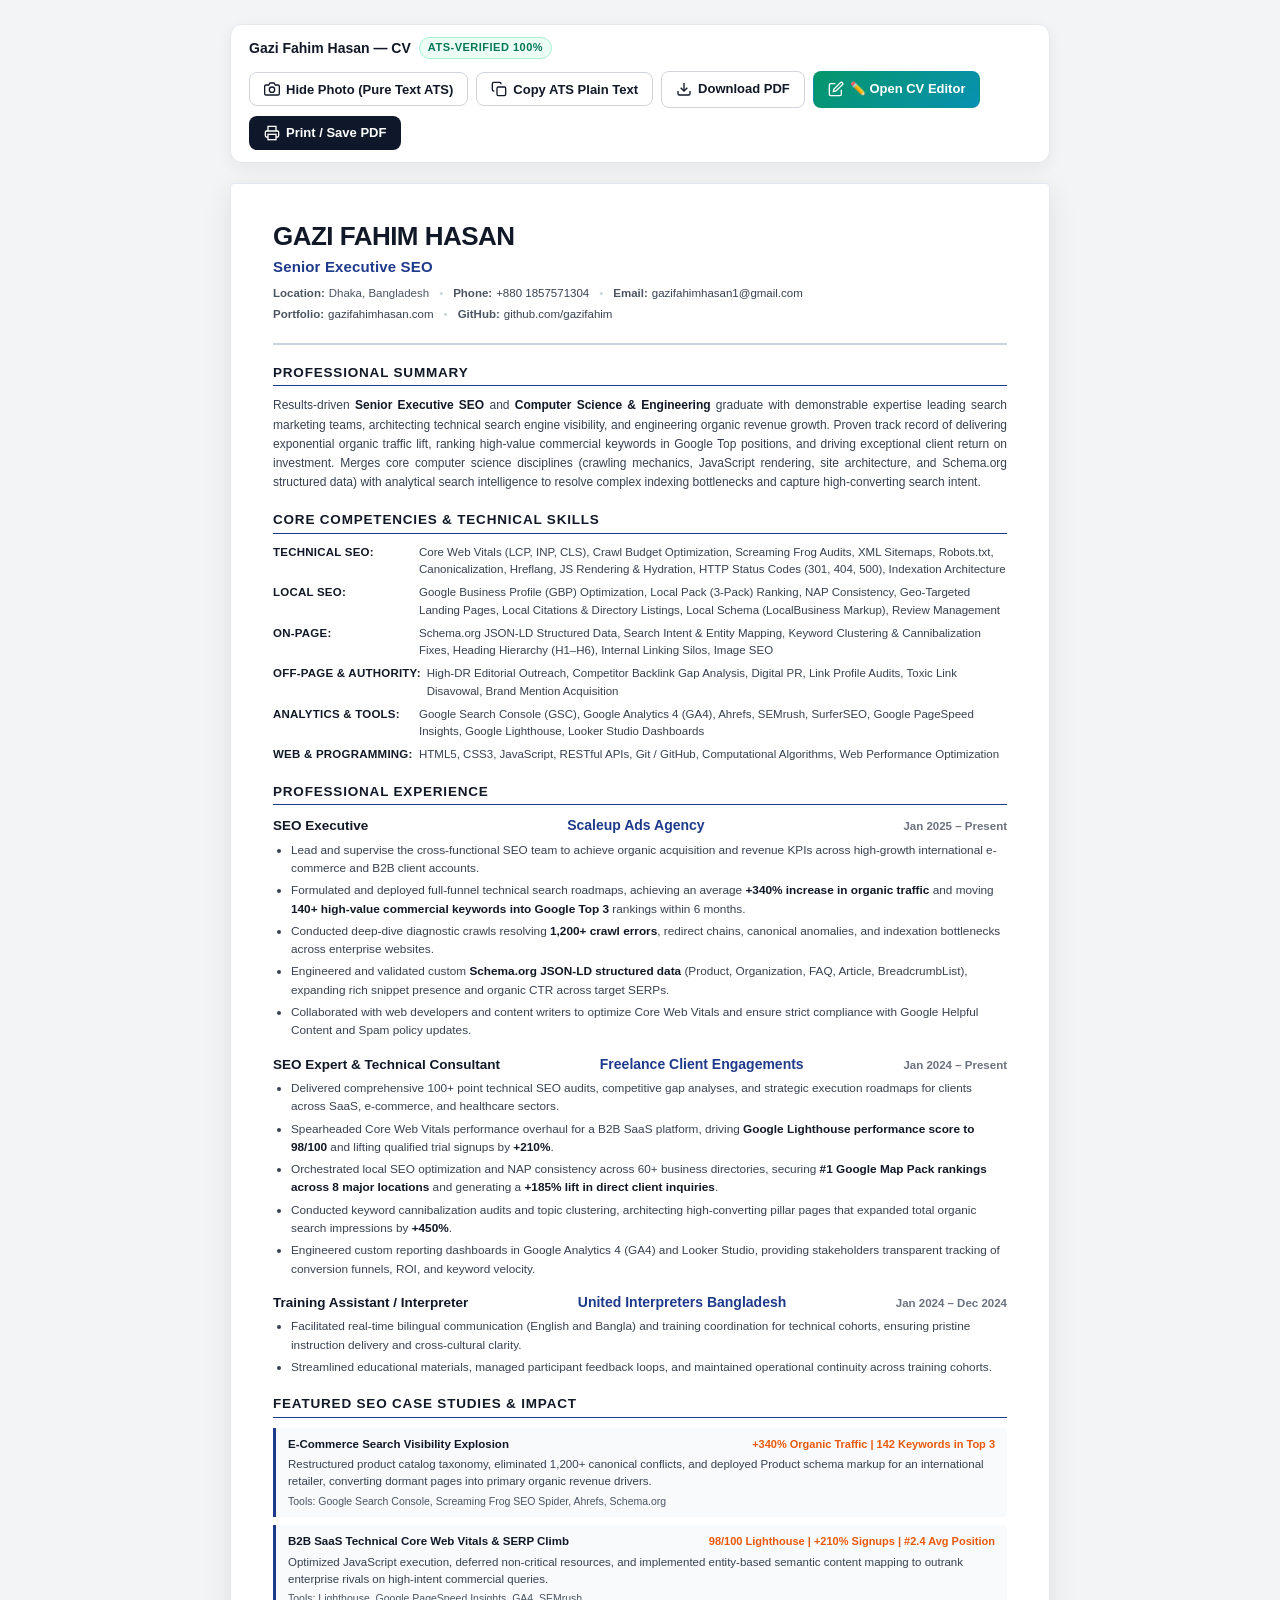
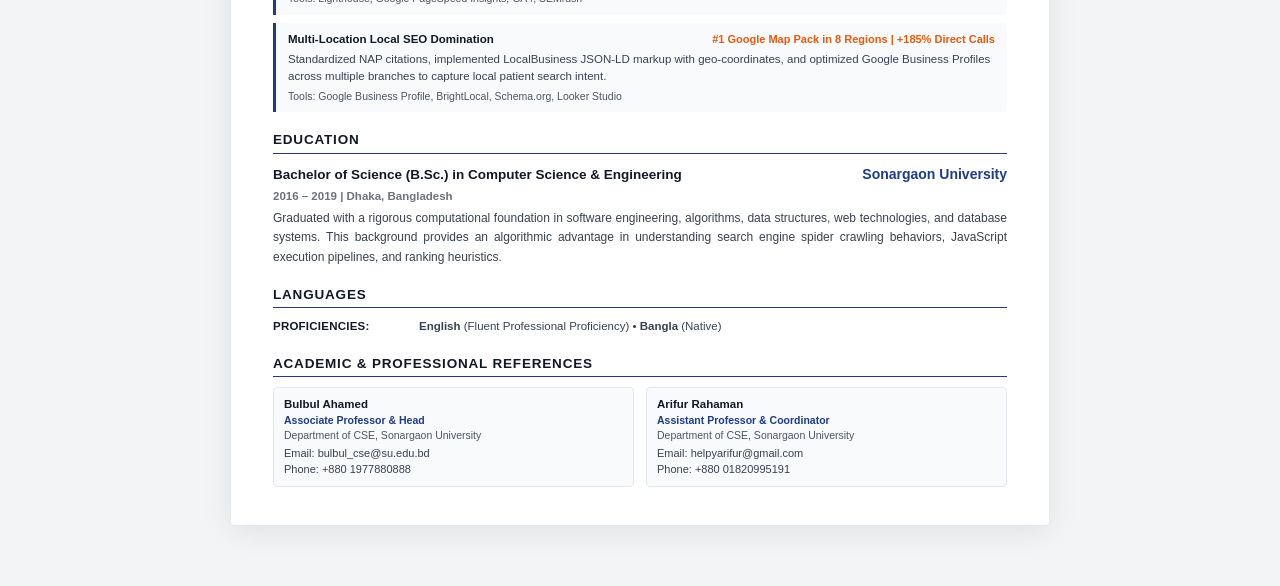
==== index_text_only.html @ 15001295 "feat(cv): update title to Senior Executive SEO, set location to Dhaka, remove LinkedIn, add Local SE" ====
<!DOCTYPE html>
<html lang="en">
<head>
  <meta charset="UTF-8">
  <meta name="viewport" content="width=device-width, initial-scale=1.0">
  <title>Gazi Fahim Hasan — ATS-Friendly Curriculum Vitae (CV)</title>
  <meta name="description" content="Curriculum Vitae for Gazi Fahim Hasan, Senior Executive SEO. B.Sc in Computer Science & Engineering.">
  <link rel="stylesheet" href="styles.css">
</head>
<body class="hide-photo">

  <!-- ========================================================================= -->
  <!-- Screen-Only Interactive Control Toolbar                                   -->
  <!-- ========================================================================= -->
  <div class="toolbar-container" id="cv-toolbar">
    <div class="toolbar-title">
      <span>Gazi Fahim Hasan — CV</span>
      <span class="badge">ATS-Verified 100%</span>
    </div>
    <div class="toolbar-actions">
      <button class="btn btn-secondary" id="toggle-photo-btn" onclick="togglePhoto()">
        <svg viewBox="0 0 24 24" fill="none" stroke="currentColor" stroke-width="2"><path d="M23 19a2 2 0 0 1-2 2H3a2 2 0 0 1-2-2V8a2 2 0 0 1 2-2h4l2-3h6l2 3h4a2 2 0 0 1 2 2z"/><circle cx="12" cy="13" r="4"/></svg>
        <span id="photo-btn-text">Hide Photo (Pure Text ATS)</span>
      </button>

      <button class="btn btn-secondary" onclick="openPlainTextModal()">
        <svg viewBox="0 0 24 24" fill="none" stroke="currentColor" stroke-width="2"><rect x="9" y="9" width="13" height="13" rx="2" ry="2"/><path d="M5 15H4a2 2 0 0 1-2-2V4a2 2 0 0 1 2-2h9a2 2 0 0 1 2 2v1"/></svg>
        <span>Copy ATS Plain Text</span>
      </button>

      <a class="btn btn-secondary" href="Gazi_Fahim_Hasan_ATS_CV_TextOnly.pdf" download="Gazi_Fahim_Hasan_ATS_CV_TextOnly.pdf" id="download-pdf-link">
        <svg viewBox="0 0 24 24" fill="none" stroke="currentColor" stroke-width="2"><path d="M21 15v4a2 2 0 0 1-2 2H5a2 2 0 0 1-2-2v-4"/><polyline points="7 10 12 15 17 10"/><line x1="12" y1="15" x2="12" y2="3"/></svg>
        <span>Download PDF</span>
      </a>

      <a class="btn btn-primary" href="editor.html" style="background: linear-gradient(135deg, #059669, #0891b2); color: #ffffff; text-decoration: none;" title="Edit all information in real-time">
        <svg viewBox="0 0 24 24" fill="none" stroke="currentColor" stroke-width="2"><path d="M11 4H4a2 2 0 0 0-2 2v14a2 2 0 0 0 2 2h14a2 2 0 0 0 2-2v-7"/><path d="M18.5 2.5a2.121 2.121 0 0 1 3 3L12 15l-4 1 1-4 9.5-9.5z"/></svg>
        <span>✏️ Open CV Editor</span>
      </a>

      <button class="btn btn-primary" onclick="window.print()">
        <svg viewBox="0 0 24 24" fill="none" stroke="currentColor" stroke-width="2"><polyline points="6 9 6 2 18 2 18 9"/><path d="M6 18H4a2 2 0 0 1-2-2v-5a2 2 0 0 1 2-2h16a2 2 0 0 1 2 2v5a2 2 0 0 1-2 2h-2"/><rect x="6" y="14" width="12" height="8"/></svg>
        <span>Print / Save PDF</span>
      </button>
    </div>
  </div>

  <!-- ========================================================================= -->
  <!-- ATS Printable CV Sheet                                                    -->
  <!-- ========================================================================= -->
  <main class="cv-sheet" id="cv-content">
    
    <!-- 1. Header (Linear ATS Hierarchy) -->
    <header class="cv-header">
      <div class="cv-header-content">
        <h1 class="cv-name">Gazi Fahim Hasan</h1>
        <div class="cv-title">Senior Executive SEO</div>
        
        <div class="cv-contact-list">
          <div class="contact-row">
            <span class="contact-item"><strong>Location:</strong> Dhaka, Bangladesh</span>
            <span class="contact-separator">•</span>
            <span class="contact-item"><strong>Phone:</strong> <a href="tel:+8801857571304">+880 1857571304</a></span>
            <span class="contact-separator">•</span>
            <span class="contact-item"><strong>Email:</strong> <a href="mailto:gazifahimhasan1@gmail.com">gazifahimhasan1@gmail.com</a></span>
          </div>
          <div class="contact-row">
            <span class="contact-item"><strong>Portfolio:</strong> <a href="https://gazifahimhasan.com" target="_blank" rel="noopener noreferrer">gazifahimhasan.com</a></span>
            <span class="contact-separator">•</span>
            <span class="contact-item"><strong>GitHub:</strong> <a href="https://github.com/gazifahim" target="_blank" rel="noopener noreferrer">github.com/gazifahim</a></span>
          </div>
        </div>
      </div>

      <!-- Executive Headshot (from portfolio assets) -->
      <div class="cv-photo-wrapper" id="cv-photo">
        <img src="assets/images/gazi-portrait.png" alt="Gazi Fahim Hasan Professional Portrait" width="112" height="112">
      </div>
    </header>

    <!-- 2. Professional Summary -->
    <section class="cv-section" aria-labelledby="heading-summary">
      <h2 class="section-heading" id="heading-summary">Professional Summary</h2>
      <p class="summary-text">
        Results-driven <strong>Senior Executive SEO</strong> and <strong>Computer Science &amp; Engineering</strong> graduate with demonstrable expertise leading search marketing teams, architecting technical search engine visibility, and engineering organic revenue growth. Proven track record of delivering exponential organic traffic lift, ranking high-value commercial keywords in Google Top positions, and driving exceptional client return on investment. Merges core computer science disciplines (crawling mechanics, JavaScript rendering, site architecture, and Schema.org structured data) with analytical search intelligence to resolve complex indexing bottlenecks and capture high-converting search intent.
      </p>
    </section>

    <!-- 3. Core Competencies & Technical Skills -->
    <section class="cv-section" aria-labelledby="heading-skills">
      <h2 class="section-heading" id="heading-skills">Core Competencies &amp; Technical Skills</h2>
      <div class="skills-container">
        <div class="skill-category-row">
          <span class="skill-category-title">Technical SEO:</span>
          <span class="skill-items-list">Core Web Vitals (LCP, INP, CLS), Crawl Budget Optimization, Screaming Frog Audits, XML Sitemaps, Robots.txt, Canonicalization, Hreflang, JS Rendering &amp; Hydration, HTTP Status Codes (301, 404, 500), Indexation Architecture</span>
        </div>
        <div class="skill-category-row">
          <span class="skill-category-title">Local SEO:</span>
          <span class="skill-items-list">Google Business Profile (GBP) Optimization, Local Pack (3-Pack) Ranking, NAP Consistency, Geo-Targeted Landing Pages, Local Citations &amp; Directory Listings, Local Schema (LocalBusiness Markup), Review Management</span>
        </div>
        <div class="skill-category-row">
          <span class="skill-category-title">On-Page:</span>
          <span class="skill-items-list">Schema.org JSON-LD Structured Data, Search Intent &amp; Entity Mapping, Keyword Clustering &amp; Cannibalization Fixes, Heading Hierarchy (H1–H6), Internal Linking Silos, Image SEO</span>
        </div>
        <div class="skill-category-row">
          <span class="skill-category-title">Off-Page &amp; Authority:</span>
          <span class="skill-items-list">High-DR Editorial Outreach, Competitor Backlink Gap Analysis, Digital PR, Link Profile Audits, Toxic Link Disavowal, Brand Mention Acquisition</span>
        </div>
        <div class="skill-category-row">
          <span class="skill-category-title">Analytics &amp; Tools:</span>
          <span class="skill-items-list">Google Search Console (GSC), Google Analytics 4 (GA4), Ahrefs, SEMrush, SurferSEO, Google PageSpeed Insights, Google Lighthouse, Looker Studio Dashboards</span>
        </div>
        <div class="skill-category-row">
          <span class="skill-category-title">Web &amp; Programming:</span>
          <span class="skill-items-list">HTML5, CSS3, JavaScript, RESTful APIs, Git / GitHub, Computational Algorithms, Web Performance Optimization</span>
        </div>
      </div>
    </section>

    <!-- 4. Professional Experience -->
    <section class="cv-section" aria-labelledby="heading-experience">
      <h2 class="section-heading" id="heading-experience">Professional Experience</h2>
      <div class="experience-list">

        <!-- Role 1: Scaleup Ads Agency -->
        <article class="experience-item">
          <div class="item-header">
            <span class="item-role">SEO Executive</span>
            <span class="item-company">Scaleup Ads Agency</span>
            <span class="item-location-date">Jan 2025 – Present</span>
          </div>
          <ul class="bullet-list">
            <li>Lead and supervise the cross-functional SEO team to achieve organic acquisition and revenue KPIs across high-growth international e-commerce and B2B client accounts.</li>
            <li>Formulated and deployed full-funnel technical search roadmaps, achieving an average <strong>+340% increase in organic traffic</strong> and moving <strong>140+ high-value commercial keywords into Google Top 3</strong> rankings within 6 months.</li>
            <li>Conducted deep-dive diagnostic crawls resolving <strong>1,200+ crawl errors</strong>, redirect chains, canonical anomalies, and indexation bottlenecks across enterprise websites.</li>
            <li>Engineered and validated custom <strong>Schema.org JSON-LD structured data</strong> (Product, Organization, FAQ, Article, BreadcrumbList), expanding rich snippet presence and organic CTR across target SERPs.</li>
            <li>Collaborated with web developers and content writers to optimize Core Web Vitals and ensure strict compliance with Google Helpful Content and Spam policy updates.</li>
          </ul>
        </article>

        <!-- Role 2: Freelance SEO Consultant -->
        <article class="experience-item">
          <div class="item-header">
            <span class="item-role">SEO Expert &amp; Technical Consultant</span>
            <span class="item-company">Freelance Client Engagements</span>
            <span class="item-location-date">Jan 2024 – Present</span>
          </div>
          <ul class="bullet-list">
            <li>Delivered comprehensive 100+ point technical SEO audits, competitive gap analyses, and strategic execution roadmaps for clients across SaaS, e-commerce, and healthcare sectors.</li>
            <li>Spearheaded Core Web Vitals performance overhaul for a B2B SaaS platform, driving <strong>Google Lighthouse performance score to 98/100</strong> and lifting qualified trial signups by <strong>+210%</strong>.</li>
            <li>Orchestrated local SEO optimization and NAP consistency across 60+ business directories, securing <strong>#1 Google Map Pack rankings across 8 major locations</strong> and generating a <strong>+185% lift in direct client inquiries</strong>.</li>
            <li>Conducted keyword cannibalization audits and topic clustering, architecting high-converting pillar pages that expanded total organic search impressions by <strong>+450%</strong>.</li>
            <li>Engineered custom reporting dashboards in Google Analytics 4 (GA4) and Looker Studio, providing stakeholders transparent tracking of conversion funnels, ROI, and keyword velocity.</li>
          </ul>
        </article>

        <!-- Role 3: United Interpreters Bangladesh -->
        <article class="experience-item">
          <div class="item-header">
            <span class="item-role">Training Assistant / Interpreter</span>
            <span class="item-company">United Interpreters Bangladesh</span>
            <span class="item-location-date">Jan 2024 – Dec 2024</span>
          </div>
          <ul class="bullet-list">
            <li>Facilitated real-time bilingual communication (English and Bangla) and training coordination for technical cohorts, ensuring pristine instruction delivery and cross-cultural clarity.</li>
            <li>Streamlined educational materials, managed participant feedback loops, and maintained operational continuity across training cohorts.</li>
          </ul>
        </article>

      </div>
    </section>

    <!-- 5. Key SEO Case Studies & Measurable Impact -->
    <section class="cv-section" aria-labelledby="heading-case-studies">
      <h2 class="section-heading" id="heading-case-studies">Featured SEO Case Studies &amp; Impact</h2>
      <div class="case-studies-grid">
        
        <div class="case-study-card">
          <div class="case-study-title-row">
            <span class="case-study-name">E-Commerce Search Visibility Explosion</span>
            <span class="case-study-highlight">+340% Organic Traffic | 142 Keywords in Top 3</span>
          </div>
          <p class="case-study-desc">
            Restructured product catalog taxonomy, eliminated 1,200+ canonical conflicts, and deployed Product schema markup for an international retailer, converting dormant pages into primary organic revenue drivers.
          </p>
          <div class="case-study-tools">Tools: Google Search Console, Screaming Frog SEO Spider, Ahrefs, Schema.org</div>
        </div>

        <div class="case-study-card">
          <div class="case-study-title-row">
            <span class="case-study-name">B2B SaaS Technical Core Web Vitals &amp; SERP Climb</span>
            <span class="case-study-highlight">98/100 Lighthouse | +210% Signups | #2.4 Avg Position</span>
          </div>
          <p class="case-study-desc">
            Optimized JavaScript execution, deferred non-critical resources, and implemented entity-based semantic content mapping to outrank enterprise rivals on high-intent commercial queries.
          </p>
          <div class="case-study-tools">Tools: Lighthouse, Google PageSpeed Insights, GA4, SEMrush</div>
        </div>

        <div class="case-study-card">
          <div class="case-study-title-row">
            <span class="case-study-name">Multi-Location Local SEO Domination</span>
            <span class="case-study-highlight">#1 Google Map Pack in 8 Regions | +185% Direct Calls</span>
          </div>
          <p class="case-study-desc">
            Standardized NAP citations, implemented LocalBusiness JSON-LD markup with geo-coordinates, and optimized Google Business Profiles across multiple branches to capture local patient search intent.
          </p>
          <div class="case-study-tools">Tools: Google Business Profile, BrightLocal, Schema.org, Looker Studio</div>
        </div>

      </div>
    </section>

    <!-- 6. Education -->
    <section class="cv-section" aria-labelledby="heading-education">
      <h2 class="section-heading" id="heading-education">Education</h2>
      <div class="education-item">
        <div class="item-header">
          <span class="item-role">Bachelor of Science (B.Sc.) in Computer Science &amp; Engineering</span>
          <span class="item-company">Sonargaon University</span>
          <span class="item-location-date">2016 – 2019 | Dhaka, Bangladesh</span>
        </div>
        <p class="summary-text" style="margin-top: 4px;">
          Graduated with a rigorous computational foundation in software engineering, algorithms, data structures, web technologies, and database systems. This background provides an algorithmic advantage in understanding search engine spider crawling behaviors, JavaScript execution pipelines, and ranking heuristics.
        </p>
      </div>
    </section>

    <!-- 7. Languages -->
    <section class="cv-section" aria-labelledby="heading-languages">
      <h2 class="section-heading" id="heading-languages">Languages</h2>
      <div class="skill-category-row">
        <span class="skill-category-title">Proficiencies:</span>
        <span class="skill-items-list"><strong>English</strong> (Fluent Professional Proficiency) • <strong>Bangla</strong> (Native)</span>
      </div>
    </section>

    <!-- 8. Academic & Professional References -->
    <section class="cv-section" aria-labelledby="heading-references">
      <h2 class="section-heading" id="heading-references">Academic &amp; Professional References</h2>
      <div class="references-grid">

        <div class="reference-card">
          <div class="ref-name">Bulbul Ahamed</div>
          <div class="ref-title">Associate Professor &amp; Head</div>
          <div class="ref-dept">Department of CSE, Sonargaon University</div>
          <div class="ref-contact">
            <div>Email: <a href="mailto:bulbul_cse@su.edu.bd">bulbul_cse@su.edu.bd</a></div>
            <div>Phone: <a href="tel:+8801977880888">+880 1977880888</a></div>
          </div>
        </div>

        <div class="reference-card">
          <div class="ref-name">Arifur Rahaman</div>
          <div class="ref-title">Assistant Professor &amp; Coordinator</div>
          <div class="ref-dept">Department of CSE, Sonargaon University</div>
          <div class="ref-contact">
            <div>Email: <a href="mailto:helpyarifur@gmail.com">helpyarifur@gmail.com</a></div>
            <div>Phone: <a href="tel:+88001820995191">+880 01820995191</a></div>
          </div>
        </div>

      </div>
    </section>

  </main>

  <!-- ========================================================================= -->
  <!-- Plain Text ATS Extractor Modal                                            -->
  <!-- ========================================================================= -->
  <div class="modal-overlay" id="plain-text-modal" onclick="closeModalOnBackdrop(event)">
    <div class="modal-content">
      <div class="modal-header">
        <div class="modal-title">ATS Plain Text Format (Ready for Job Application Portals)</div>
        <button class="btn btn-secondary" onclick="closePlainTextModal()" style="padding: 4px 10px;">✕</button>
      </div>
      <div class="modal-body">
        <textarea class="plain-text-box" id="plain-text-content" readonly></textarea>
      </div>
      <div class="modal-footer">
        <button class="btn btn-secondary" onclick="closePlainTextModal()">Close</button>
        <button class="btn btn-primary" onclick="copyPlainTextToClipboard()">Copy to Clipboard</button>
      </div>
    </div>
  </div>

  <!-- Toast Notification -->
  <div class="toast" id="toast">Text copied to clipboard!</div>

  <!-- JavaScript Logic -->
  <script>
    // Toggle Photo logic
    let photoVisible = true;
    function togglePhoto() {
      photoVisible = !photoVisible;
      document.body.classList.toggle('hide-photo', !photoVisible);
      const btnText = document.getElementById('photo-btn-text');
      btnText.textContent = photoVisible ? 'Hide Photo (Pure Text ATS)' : 'Show Photo (Executive Mode)';
    }

    // ATS Plain Text Content Generator
    const plainTextCV = `GAZI FAHIM HASAN
Senior Executive SEO
Location: Dhaka, Bangladesh
Phone: +880 1857571304
Email: gazifahimhasan1@gmail.com
Portfolio: https://gazifahimhasan.com
GitHub: https://github.com/gazifahim

==================================================
PROFESSIONAL SUMMARY
==================================================
Results-driven Senior Executive SEO and Computer Science & Engineering graduate with demonstrable expertise leading search marketing teams, architecting technical search engine visibility, and engineering organic revenue growth. Proven track record of delivering exponential organic traffic lift, ranking high-value commercial keywords in Google Top positions, and driving exceptional client return on investment. Merges core computer science disciplines (crawling mechanics, JavaScript rendering, site architecture, and Schema.org structured data) with analytical search intelligence to resolve complex indexing bottlenecks and capture high-converting search intent.

==================================================
CORE COMPETENCIES & TECHNICAL SKILLS
==================================================
- Technical SEO: Core Web Vitals (LCP, INP, CLS), Crawl Budget Optimization, Screaming Frog Audits, XML Sitemaps, Robots.txt, Canonicalization, Hreflang, JS Rendering & Hydration, HTTP Status Codes (301, 404, 500), Indexation Architecture
- Local SEO: Google Business Profile (GBP) Optimization, Local Pack (3-Pack) Ranking, NAP Consistency, Geo-Targeted Landing Pages, Local Citations & Directory Listings, Local Schema (LocalBusiness Markup), Review Management
- On-Page: Schema.org JSON-LD Structured Data, Search Intent & Entity Mapping, Keyword Clustering & Cannibalization Fixes, Heading Hierarchy (H1-H6), Internal Linking Silos, Image SEO
- Off-Page & Authority: High-DR Editorial Outreach, Competitor Backlink Gap Analysis, Digital PR, Link Profile Audits, Toxic Link Disavowal, Brand Mention Acquisition
- Analytics & Tools: Google Search Console (GSC), Google Analytics 4 (GA4), Ahrefs, SEMrush, SurferSEO, Google PageSpeed Insights, Google Lighthouse, Looker Studio Dashboards
- Web & Programming: HTML5, CSS3, JavaScript, RESTful APIs, Git / GitHub, Computational Algorithms, Web Performance Optimization

==================================================
PROFESSIONAL EXPERIENCE
==================================================
SEO Executive | Scaleup Ads Agency
Jan 2025 – Present
- Lead and supervise the cross-functional SEO team to achieve organic acquisition and revenue KPIs across high-growth international e-commerce and B2B client accounts.
- Formulated and deployed full-funnel technical search roadmaps, achieving an average +340% increase in organic traffic and moving 140+ high-value commercial keywords into Google Top 3 rankings within 6 months.
- Conducted deep-dive diagnostic crawls resolving 1,200+ crawl errors, redirect chains, canonical anomalies, and indexation bottlenecks across enterprise websites.
- Engineered and validated custom Schema.org JSON-LD structured data (Product, Organization, FAQ, Article, BreadcrumbList), expanding rich snippet presence and organic CTR across target SERPs.
- Collaborated with web developers and content writers to optimize Core Web Vitals and ensure strict compliance with Google Helpful Content and Spam policy updates.

SEO Expert & Technical Consultant | Freelance Client Engagements
Jan 2024 – Present
- Delivered comprehensive 100+ point technical SEO audits, competitive gap analyses, and strategic execution roadmaps for clients across SaaS, e-commerce, and healthcare sectors.
- Spearheaded Core Web Vitals performance overhaul for a B2B SaaS platform, driving Google Lighthouse performance score to 98/100 and lifting qualified trial signups by +210%.
- Orchestrated local SEO optimization and NAP consistency across 60+ business directories, securing #1 Google Map Pack rankings across 8 major locations and generating a +185% lift in direct client inquiries.
- Conducted keyword cannibalization audits and topic clustering, architecting high-converting pillar pages that expanded total organic search impressions by +450%.
- Engineered custom reporting dashboards in Google Analytics 4 (GA4) and Looker Studio, providing stakeholders transparent tracking of conversion funnels, ROI, and keyword velocity.

Training Assistant / Interpreter | United Interpreters Bangladesh
Jan 2024 – Dec 2024
- Facilitated real-time bilingual communication (English and Bangla) and training coordination for technical cohorts, ensuring pristine instruction delivery and cross-cultural clarity.
- Streamlined educational materials, managed participant feedback loops, and maintained operational continuity across training cohorts.

==================================================
FEATURED SEO CASE STUDIES & IMPACT
==================================================
1. E-Commerce Search Visibility Explosion
   - Highlight: +340% Organic Traffic | 142 Keywords in Top 3
   - Summary: Restructured product catalog taxonomy, eliminated 1,200+ canonical conflicts, and deployed Product schema markup for an international retailer, converting dormant pages into primary organic revenue drivers.
   - Tools: Google Search Console, Screaming Frog, Ahrefs, Schema.org

2. B2B SaaS Technical Core Web Vitals & SERP Climb
   - Highlight: 98/100 Lighthouse | +210% Signups | #2.4 Avg Position
   - Summary: Optimized JavaScript execution, deferred non-critical resources, and implemented entity-based semantic content mapping to outrank enterprise rivals on high-intent commercial queries.
   - Tools: Lighthouse, Google PageSpeed Insights, GA4, SEMrush

3. Multi-Location Local SEO Domination
   - Highlight: #1 Google Map Pack in 8 Regions | +185% Direct Calls
   - Summary: Standardized NAP citations, implemented LocalBusiness JSON-LD markup with geo-coordinates, and optimized Google Business Profiles across multiple branches to capture local patient search intent.
   - Tools: Google Business Profile, BrightLocal, Schema.org, Looker Studio

==================================================
EDUCATION
==================================================
Bachelor of Science (B.Sc.) in Computer Science & Engineering
Sonargaon University | 2016 – 2019 | Dhaka, Bangladesh
- Relevant Focus: Software Engineering, Data Structures & Algorithms, Database Systems, Web Technologies, Computer Networks.
- Technical Advantage: Computational foundation providing an algorithmic edge in understanding search engine spider crawling behaviors, JavaScript execution pipelines, and ranking heuristics.

==================================================
LANGUAGES
==================================================
- English: Fluent Professional Proficiency
- Bangla: Native

==================================================
ACADEMIC & PROFESSIONAL REFERENCES
==================================================
Bulbul Ahamed
Associate Professor & Head | Department of CSE, Sonargaon University
Email: bulbul_cse@su.edu.bd | Phone: +880 1977880888

Arifur Rahaman
Assistant Professor & Coordinator | Department of CSE, Sonargaon University
Email: helpyarifur@gmail.com | Phone: +880 01820995191
`;

    function openPlainTextModal() {
      document.getElementById('plain-text-content').value = plainTextCV;
      document.getElementById('plain-text-modal').style.display = 'flex';
    }

    function closePlainTextModal() {
      document.getElementById('plain-text-modal').style.display = 'none';
    }

    function closeModalOnBackdrop(e) {
      if (e.target.id === 'plain-text-modal') {
        closePlainTextModal();
      }
    }

    function copyPlainTextToClipboard() {
      navigator.clipboard.writeText(plainTextCV).then(() => {
        showToast('ATS Plain Text copied to clipboard!');
        closePlainTextModal();
      }).catch(err => {
        const ta = document.getElementById('plain-text-content');
        ta.select();
        document.execCommand('copy');
        showToast('ATS Plain Text copied to clipboard!');
        closePlainTextModal();
      });
    }

    function showToast(msg) {
      const toast = document.getElementById('toast');
      toast.textContent = msg;
      toast.style.display = 'block';
      setTimeout(() => {
        toast.style.display = 'none';
      }, 2500);
    }
  </script>
</body>
</html>
---- styles.css ----
/* ==========================================================================
   ATS-Friendly CV Stylesheet — Gazi Fahim Hasan
   Designed for maximum ATS machine-readability + executive human presentation
   ========================================================================== */

:root {
  --font-primary: -apple-system, BlinkMacSystemFont, "Segoe UI", Roboto, "Helvetica Neue", Arial, sans-serif;
  --font-mono: "SF Mono", Consolas, "Liberation Mono", Menlo, Courier, monospace;
  
  /* Color Palette — High Contrast, ATS-safe */
  --text-main: #111827;        /* Deep Slate / Near Black */
  --text-body: #374151;        /* Readable Charcoal */
  --text-muted: #4b5563;       /* Subdued Grey */
  --text-light: #6b7280;       /* Metadata / Dates */
  --accent: #1e3a8a;           /* Deep Executive Navy */
  --accent-light: #dbeafe;     /* Subtle Navy Tint */
  --accent-warm: #ea580c;      /* Warm Amber (from portfolio) */
  --border-color: #e5e7eb;     /* Hairline Divider */
  --border-dark: #cbd5e1;      /* Section Underline */
  --bg-page: #f3f4f6;          /* App Backdrop */
  --bg-card: #ffffff;          /* CV Sheet Background */
  --tag-bg: #f1f5f9;           /* Skill Pill Background */
  --tag-text: #1e293b;         /* Skill Pill Text */

  /* Dimensions */
  --cv-width: 210mm;           /* Standard A4 Width */
  --cv-padding-x: 18mm;
  --cv-padding-y: 16mm;
}

/* Reset & Base Setup */
*, *::before, *::after {
  box-sizing: border-box;
  margin: 0;
  padding: 0;
}

html {
  font-size: 14px;
  line-height: 1.45;
  color: var(--text-body);
  background-color: var(--bg-page);
  font-family: var(--font-primary);
  -webkit-font-smoothing: antialiased;
  -moz-osx-font-smoothing: grayscale;
}

body {
  min-height: 100vh;
  display: flex;
  flex-direction: column;
  align-items: center;
  padding: 24px 16px 60px;
}

/* ==========================================================================
   Control Toolbar (Screen Only)
   ========================================================================== */
.toolbar-container {
  width: 100%;
  max-width: 820px;
  margin-bottom: 20px;
  display: flex;
  flex-wrap: wrap;
  align-items: center;
  justify-content: space-between;
  gap: 12px;
  background: #ffffff;
  padding: 12px 18px;
  border-radius: 12px;
  box-shadow: 0 4px 16px rgba(0, 0, 0, 0.06);
  border: 1px solid var(--border-color);
}

.toolbar-title {
  display: flex;
  align-items: center;
  gap: 8px;
  font-size: 14px;
  font-weight: 600;
  color: var(--text-main);
}

.toolbar-title .badge {
  background: #ecfdf5;
  color: #047857;
  font-size: 11px;
  font-weight: 700;
  padding: 2px 8px;
  border-radius: 9999px;
  border: 1px solid #a7f3d0;
  text-transform: uppercase;
  letter-spacing: 0.5px;
}

.toolbar-actions {
  display: flex;
  flex-wrap: wrap;
  align-items: center;
  gap: 8px;
}

.btn {
  display: inline-flex;
  align-items: center;
  gap: 6px;
  padding: 8px 14px;
  border-radius: 8px;
  font-size: 13px;
  font-weight: 600;
  cursor: pointer;
  border: 1px solid transparent;
  transition: all 0.15s ease-in-out;
  text-decoration: none;
}

.btn-primary {
  background: #0f172a;
  color: #ffffff;
}

.btn-primary:hover {
  background: #1e293b;
  transform: translateY(-1px);
}

.btn-secondary {
  background: #ffffff;
  color: var(--text-main);
  border-color: #d1d5db;
}

.btn-secondary:hover {
  background: #f9fafb;
  border-color: #9ca3af;
}

.btn svg {
  width: 16px;
  height: 16px;
}

/* Toast notification */
.toast {
  position: fixed;
  bottom: 24px;
  right: 24px;
  background: #0f172a;
  color: #ffffff;
  padding: 12px 20px;
  border-radius: 8px;
  font-size: 13px;
  font-weight: 500;
  box-shadow: 0 10px 25px rgba(0, 0, 0, 0.2);
  display: none;
  z-index: 1000;
  animation: slideUp 0.2s ease-out;
}

@keyframes slideUp {
  from { opacity: 0; transform: translateY(10px); }
  to { opacity: 1; transform: translateY(0); }
}

/* ==========================================================================
   CV Sheet Container (Printable Paper Look)
   ========================================================================== */
.cv-sheet {
  width: 100%;
  max-width: 820px;
  background: var(--bg-card);
  padding: 38px 42px;
  box-shadow: 0 6px 30px rgba(0, 0, 0, 0.08);
  border-radius: 4px;
  border: 1px solid #e2e8f0;
  box-sizing: border-box;
}

/* ==========================================================================
   Header Section (ATS-Safe Linear Parsing)
   ========================================================================== */
.cv-header {
  display: flex;
  align-items: flex-start;
  justify-content: space-between;
  gap: 24px;
  padding-bottom: 20px;
  border-bottom: 2px solid var(--border-dark);
}

.cv-header-content {
  flex: 1;
}

.cv-name {
  font-size: 26px;
  font-weight: 800;
  letter-spacing: -0.02em;
  color: var(--text-main);
  line-height: 1.15;
  text-transform: uppercase;
}

.cv-title {
  font-size: 15px;
  font-weight: 700;
  color: var(--accent);
  margin-top: 4px;
  letter-spacing: 0.01em;
}

.cv-contact-list {
  display: flex;
  flex-direction: column;
  gap: 4px;
  margin-top: 8px;
  font-size: 11.5px;
  color: var(--text-muted);
}

.contact-row {
  display: flex;
  flex-wrap: wrap;
  align-items: center;
  gap: 6px 10px;
}

.contact-item {
  display: inline-flex;
  align-items: center;
  gap: 4px;
}

.contact-item a {
  color: var(--text-body);
  text-decoration: none;
}

.contact-item a:hover {
  color: var(--accent);
  text-decoration: underline;
}

.contact-separator {
  color: #cbd5e1;
}

/* Photo Container */
.cv-photo-wrapper {
  flex-shrink: 0;
  width: 112px;
  height: 112px;
  border-radius: 4px;
  overflow: hidden;
  border: 1.5px solid #cbd5e1;
  box-shadow: 0 2px 8px rgba(0, 0, 0, 0.08);
  background: #f1f5f9;
}

.cv-photo-wrapper.photo-rounded {
  border-radius: 50%;
}

.cv-photo-wrapper.photo-square {
  border-radius: 4px;
}

.cv-photo-wrapper img {
  width: 100%;
  height: 100%;
  object-fit: cover;
  object-position: top center;
  display: block;
}

/* When Photo is toggled off */
body.hide-photo .cv-photo-wrapper {
  display: none !important;
}

/* ==========================================================================
   Section Layout & Headings
   ========================================================================== */
.cv-section {
  margin-top: 18px;
}

.section-heading {
  font-size: 13.5px;
  font-weight: 800;
  color: var(--text-main);
  text-transform: uppercase;
  letter-spacing: 0.06em;
  border-bottom: 1.5px solid var(--accent);
  padding-bottom: 3px;
  margin-bottom: 10px;
  display: flex;
  align-items: center;
  justify-content: space-between;
}

/* ==========================================================================
   Summary Text
   ========================================================================== */
.summary-text {
  font-size: 12px;
  line-height: 1.6;
  color: var(--text-body);
  text-align: justify;
}

.summary-text strong {
  color: var(--text-main);
  font-weight: 600;
}

/* Metrics Quick Bar */
.metrics-strip {
  display: grid;
  grid-template-columns: repeat(4, 1fr);
  gap: 8px;
  margin-top: 10px;
  background: #f8fafc;
  border: 1px solid #e2e8f0;
  border-radius: 6px;
  padding: 8px 10px;
}

.metric-box {
  text-align: center;
}

.metric-val {
  font-size: 14px;
  font-weight: 800;
  color: var(--accent);
  line-height: 1.1;
}

.metric-lbl {
  font-size: 10px;
  color: var(--text-muted);
  font-weight: 600;
  text-transform: uppercase;
  letter-spacing: 0.02em;
  margin-top: 2px;
}

/* ==========================================================================
   Skills Grid (Categorized for ATS Scanning)
   ========================================================================== */
.skills-container {
  display: flex;
  flex-direction: column;
  gap: 6px;
  font-size: 12px;
}

.skill-category-row {
  display: flex;
  align-items: baseline;
  gap: 6px;
  line-height: 1.5;
}

.skill-category-title {
  font-weight: 700;
  color: var(--text-main);
  min-width: 140px;
  flex-shrink: 0;
  font-size: 11.5px;
  text-transform: uppercase;
  letter-spacing: 0.02em;
}

.skill-items-list {
  color: var(--text-body);
  font-size: 11.5px;
}

/* ==========================================================================
   Experience Entries
   ========================================================================== */
.experience-list {
  display: flex;
  flex-direction: column;
  gap: 14px;
}

.experience-item {
  page-break-inside: avoid;
  break-inside: avoid;
}

.item-header {
  display: flex;
  justify-content: space-between;
  align-items: baseline;
  flex-wrap: wrap;
  gap: 4px;
}

.item-role {
  font-size: 13.5px;
  font-weight: 700;
  color: var(--text-main);
}

.item-company {
  font-weight: 700;
  color: var(--accent);
}

.item-location-date {
  font-size: 11.5px;
  font-weight: 600;
  color: var(--text-light);
  white-space: nowrap;
}

.bullet-list {
  list-style-type: disc;
  margin-left: 18px;
  margin-top: 5px;
  display: flex;
  flex-direction: column;
  gap: 4px;
}

.bullet-list li {
  font-size: 11.8px;
  line-height: 1.55;
  color: var(--text-body);
}

.bullet-list li strong {
  color: var(--text-main);
  font-weight: 600;
}

/* ==========================================================================
   Featured Case Studies Section
   ========================================================================== */
.case-studies-grid {
  display: flex;
  flex-direction: column;
  gap: 8px;
}

.case-study-card {
  background: #f8fafc;
  border-left: 3px solid var(--accent);
  padding: 8px 12px;
  border-radius: 0 4px 4px 0;
  font-size: 11.5px;
  line-height: 1.5;
}

.case-study-title-row {
  display: flex;
  justify-content: space-between;
  align-items: baseline;
  margin-bottom: 3px;
}

.case-study-name {
  font-weight: 700;
  color: var(--text-main);
}

.case-study-highlight {
  font-weight: 700;
  color: var(--accent-warm);
  font-size: 11px;
}

.case-study-desc {
  color: var(--text-body);
}

.case-study-tools {
  margin-top: 3px;
  font-size: 10.5px;
  color: var(--text-muted);
}

/* ==========================================================================
   Education & Languages & References
   ========================================================================== */
.education-item {
  page-break-inside: avoid;
  break-inside: avoid;
}

.references-grid {
  display: grid;
  grid-template-columns: 1fr 1fr;
  gap: 12px;
  margin-top: 4px;
}

.reference-card {
  background: #f8fafc;
  border: 1px solid #e2e8f0;
  border-radius: 4px;
  padding: 8px 10px;
  font-size: 11px;
  line-height: 1.45;
}

.ref-name {
  font-weight: 700;
  color: var(--text-main);
  font-size: 11.5px;
}

.ref-title {
  color: var(--accent);
  font-weight: 600;
  font-size: 10.5px;
}

.ref-dept {
  color: var(--text-muted);
  font-size: 10.5px;
}

.ref-contact {
  margin-top: 3px;
  color: var(--text-body);
}

.ref-contact a {
  color: var(--text-body);
  text-decoration: none;
}

.ref-contact a:hover {
  color: var(--accent);
  text-decoration: underline;
}

/* ==========================================================================
   Plain Text Modal (ATS Text Extractor)
   ========================================================================== */
.modal-overlay {
  position: fixed;
  top: 0;
  left: 0;
  width: 100vw;
  height: 100vh;
  background: rgba(15, 23, 42, 0.6);
  backdrop-filter: blur(4px);
  display: none;
  align-items: center;
  justify-content: center;
  z-index: 9999;
  padding: 20px;
}

.modal-content {
  background: #ffffff;
  width: 100%;
  max-width: 760px;
  max-height: 85vh;
  border-radius: 12px;
  display: flex;
  flex-direction: column;
  overflow: hidden;
  box-shadow: 0 20px 40px rgba(0,0,0,0.2);
}

.modal-header {
  padding: 14px 20px;
  border-bottom: 1px solid var(--border-color);
  display: flex;
  align-items: center;
  justify-content: space-between;
}

.modal-title {
  font-size: 15px;
  font-weight: 700;
  color: var(--text-main);
}

.modal-body {
  padding: 16px 20px;
  overflow-y: auto;
  flex: 1;
}

.plain-text-box {
  width: 100%;
  height: 420px;
  font-family: var(--font-mono);
  font-size: 11px;
  line-height: 1.6;
  color: #1e293b;
  background: #f8fafc;
  border: 1px solid #cbd5e1;
  border-radius: 6px;
  padding: 12px;
  resize: vertical;
  white-space: pre-wrap;
}

.modal-footer {
  padding: 12px 20px;
  border-top: 1px solid var(--border-color);
  display: flex;
  justify-content: flex-end;
  gap: 8px;
}

/* ==========================================================================
   PRINT STYLES (@media print) — Pixel Perfect A4 / Letter PDF
   ========================================================================== */
@media print {
  @page {
    size: A4 portrait;
    margin: 12mm 14mm 12mm 14mm;
  }

  html, body {
    background: #ffffff !important;
    padding: 0 !important;
    margin: 0 !important;
    font-size: 12.5px;
  }

  .toolbar-container, .modal-overlay, .toast {
    display: none !important;
  }

  .cv-sheet {
    max-width: 100% !important;
    width: 100% !important;
    padding: 0 !important;
    margin: 0 !important;
    box-shadow: none !important;
    border: none !important;
    border-radius: 0 !important;
  }

  .cv-header {
    border-bottom: 1.5px solid #111827 !important;
    padding-bottom: 12px !important;
  }

  .cv-name {
    font-size: 22px !important;
    color: #000000 !important;
  }

  .cv-title {
    font-size: 13.5px !important;
    color: #1e3a8a !important;
  }

  .section-heading {
    border-bottom: 1.5px solid #1e3a8a !important;
    color: #000000 !important;
    font-size: 12.5px !important;
    margin-top: 14px !important;
    margin-bottom: 6px !important;
    padding-bottom: 2px !important;
  }

  .cv-section {
    margin-top: 12px !important;
  }

  .summary-text {
    font-size: 11px !important;
    line-height: 1.5 !important;
  }

  .metrics-strip {
    background: #f8fafc !important;
    border: 1px solid #e2e8f0 !important;
    padding: 6px 8px !important;
    margin-top: 8px !important;
  }

  .metric-val {
    font-size: 12px !important;
  }

  .metric-lbl {
    font-size: 9px !important;
  }

  .experience-item, .case-study-card, .reference-card, .education-item {
    page-break-inside: avoid !important;
    break-inside: avoid !important;
  }

  .bullet-list li {
    font-size: 10.8px !important;
    line-height: 1.45 !important;
  }

  .skill-items-list, .skill-category-title {
    font-size: 10.8px !important;
  }

  .case-study-card {
    background: #f8fafc !important;
    border-left: 2.5px solid #1e3a8a !important;
    padding: 6px 10px !important;
  }

  /* Don't print URLs next to links */
  a[href]::after {
    content: "" !important;
  }
}
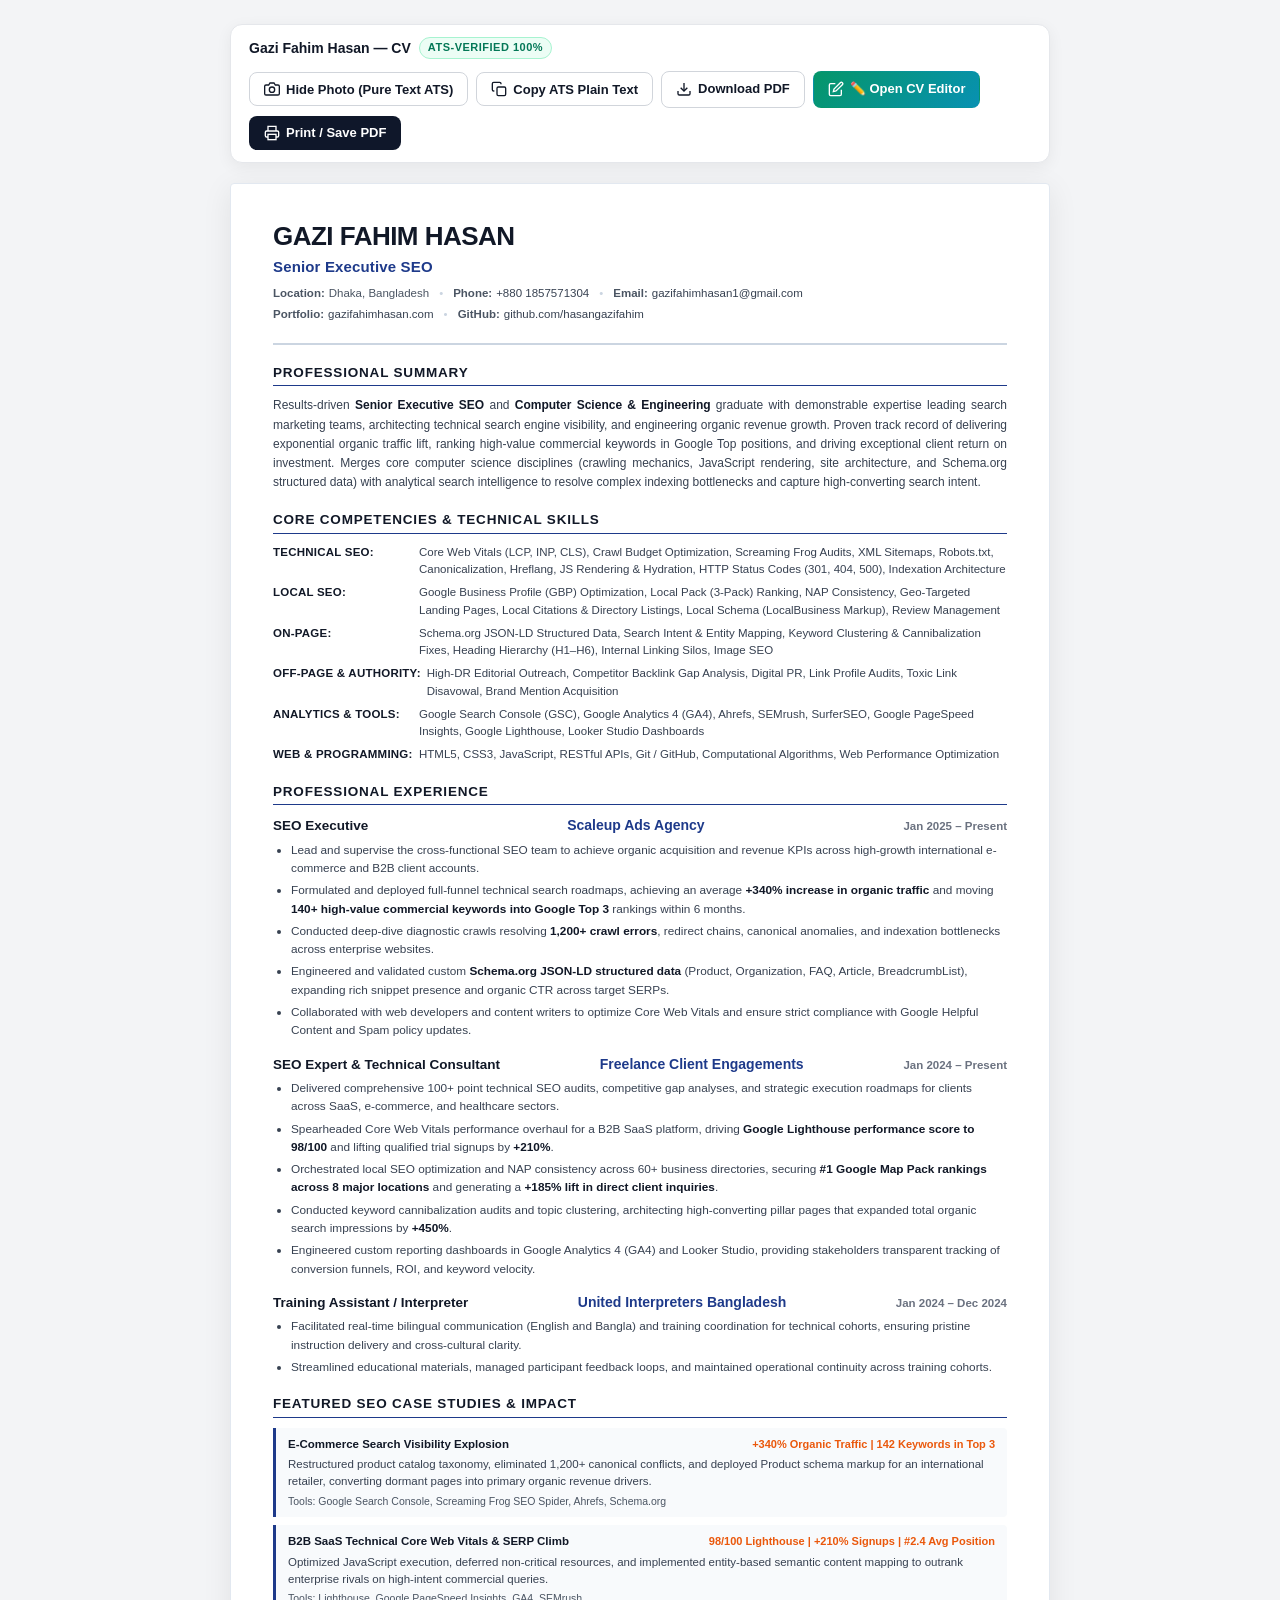
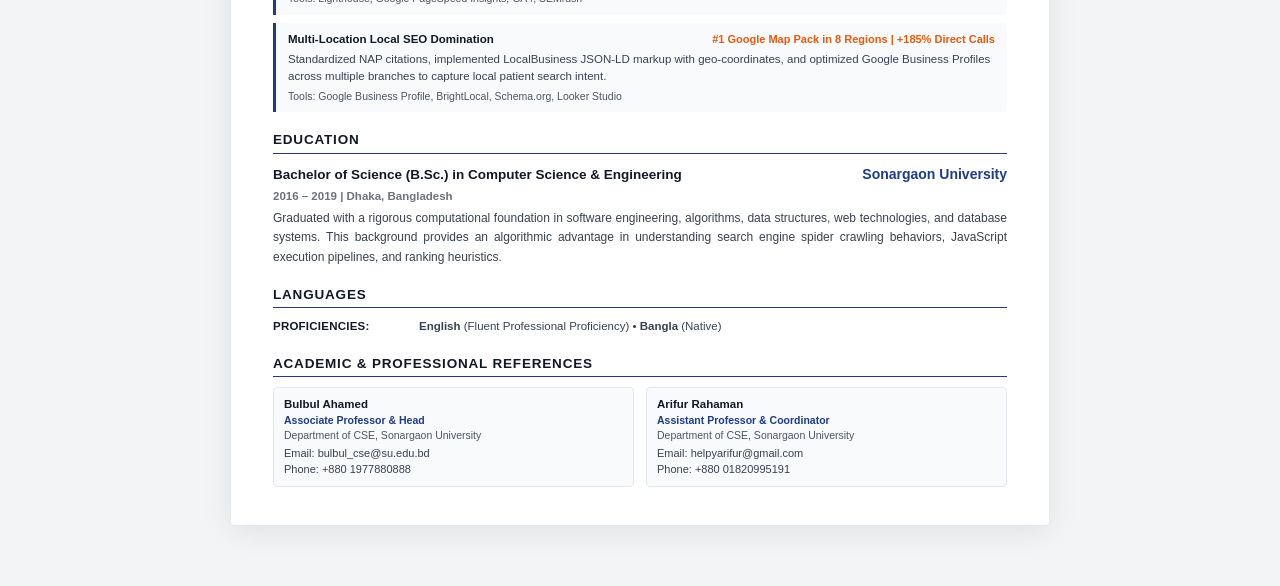
==== commit 6e453c69: "Update GitHub profile link to https://github.com/hasangazifahim and recompile PDFs" ====
--- a/index_text_only.html
+++ b/index_text_only.html
@@ -67,7 +67,7 @@
           <div class="contact-row">
             <span class="contact-item"><strong>Portfolio:</strong> <a href="https://gazifahimhasan.com" target="_blank" rel="noopener noreferrer">gazifahimhasan.com</a></span>
             <span class="contact-separator">•</span>
-            <span class="contact-item"><strong>GitHub:</strong> <a href="https://github.com/gazifahim" target="_blank" rel="noopener noreferrer">github.com/gazifahim</a></span>
+            <span class="contact-item"><strong>GitHub:</strong> <a href="https://github.com/hasangazifahim" target="_blank" rel="noopener noreferrer">github.com/hasangazifahim</a></span>
           </div>
         </div>
       </div>
@@ -305,7 +305,7 @@
 Phone: +880 1857571304
 Email: gazifahimhasan1@gmail.com
 Portfolio: https://gazifahimhasan.com
-GitHub: https://github.com/gazifahim
+GitHub: https://github.com/hasangazifahim
 
 ==================================================
 PROFESSIONAL SUMMARY
--- a/styles.css
+++ b/styles.css
@@ -252,8 +252,8 @@
   height: 112px;
   border-radius: 4px;
   overflow: hidden;
-  border: 1.5px solid #cbd5e1;
-  box-shadow: 0 2px 8px rgba(0, 0, 0, 0.08);
+  border: 1px solid #cbd5e1;
+  box-shadow: none !important;
   background: #f1f5f9;
 }
 
